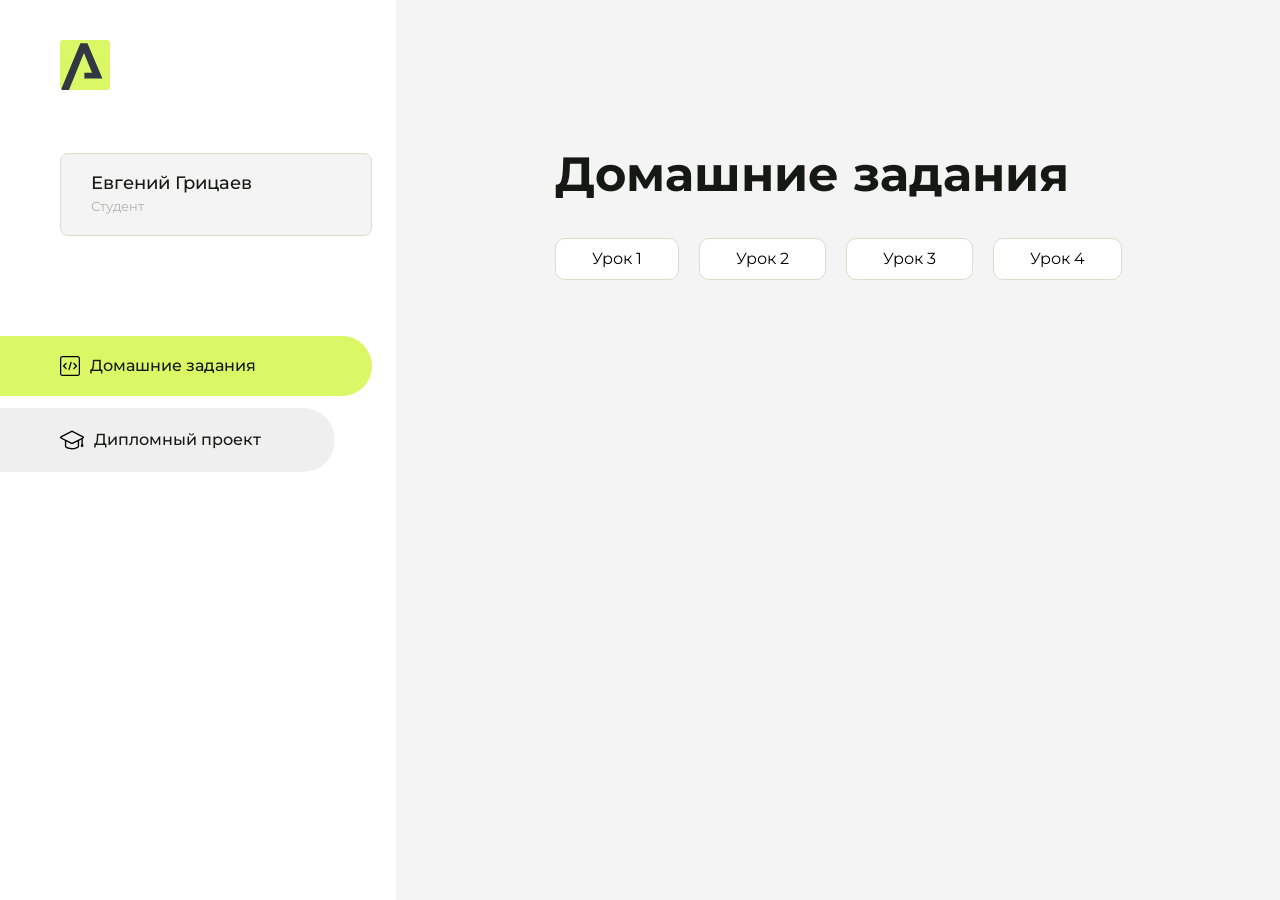
==== index.html @ 66057bc3 "Update index.html" ====
<!DOCTYPE html>
<html lang="en">
<head>
    <meta charset="UTF-8">
    <meta name="viewport" content="width=device-width, initial-scale=1.0">
    <title>Домашняя работа</title>
    <link rel="shortcut icon" href="src/logo.ico" type="image/x-icon">
    <link rel="preconnect" href="https://fonts.googleapis.com">
    <link rel="preconnect" href="https://fonts.gstatic.com" crossorigin>
    <link href="https://fonts.googleapis.com/css2?family=Montserrat:wght@400;500;700&family=Rubik:wght@500&display=swap"
          rel="stylesheet">
    <link rel="stylesheet" href="src/style.css">
</head>
<body id="body">
<div class="overlay" id="overlay"></div>
<div class="layout">
    <div class="burger" id="burger">
        <svg viewBox="0 0 24 24" fill="none" xmlns="http://www.w3.org/2000/svg">
            <g id="SVGRepo_bgCarrier" stroke-width="0"></g>
            <g id="SVGRepo_tracerCarrier" stroke-linecap="round" stroke-linejoin="round"></g>
            <g id="SVGRepo_iconCarrier">
                <path d="M4 18L20 18" stroke="#DAF765" stroke-width="2" stroke-linecap="round"></path>
                <path d="M4 12L20 12" stroke="#DAF765" stroke-width="2" stroke-linecap="round"></path>
                <path d="M4 6L20 6" stroke="#DAF765" stroke-width="2" stroke-linecap="round"></path>
            </g>
        </svg>
    </div>
    <aside class="sidebar" id="sidebar">
        <div class="sidebar__inner">
            <div class="logo">
                <svg width="50" height="50" viewBox="0 0 50 50" fill="none" xmlns="http://www.w3.org/2000/svg">
                    <g clip-path="url(#clip0_513_74730)">
                        <path d="M46.17 -0.257004H3.83C1.57281 -0.257004 -0.257 1.57281 -0.257 3.83V46.17C-0.257 48.4272 1.57281 50.257 3.83 50.257H46.17C48.4272 50.257 50.257 48.4272 50.257 46.17V3.83C50.257 1.57281 48.4272 -0.257004 46.17 -0.257004Z"
                              fill="#DAF765"/>
                        <path d="M24.375 38.4H42.461L27.441 3.1585H20.4355C20.4355 3.1585 6.7895 35.881 1.1945 49.294C2.015 50.0275 3.0945 50.257 3.6945 50.257H8.8445L23.954 13.07L32.0465 32.8285H24.375V38.4Z"
                              fill="#323843"/>
                    </g>
                    <defs>
                        <clipPath id="clip0_513_74730">
                            <rect width="50" height="50" fill="white"/>
                        </clipPath>
                    </defs>
                </svg>
            </div>
            <div class="sidebar__user">
                <div class="sidebar__name">Евгений Грицаев</div>
                <div class="sidebar__text">Студент</div>
            </div>
            <div class="sidebar__tabs">
                <div class="sidebar__item">
                    <button class="sidebar__button active" id="tasks">
                        <svg xmlns="http://www.w3.org/2000/svg" width="20" height="20" viewBox="0 0 20 20" fill="none">
                            <g clip-path="url(#clip0_704_74543)">
                                <path d="M17.7083 20H2.29167C1.0275 20 0 18.9725 0 17.7083V2.29167C0 1.0275 1.0275 0 2.29167 0H17.7083C18.9725 0 20 1.0275 20 2.29167V17.7083C20 18.9725 18.9725 20 17.7083 20ZM2.29167 1.25C1.7175 1.25 1.25 1.7175 1.25 2.29167V17.7083C1.25 18.2825 1.7175 18.75 2.29167 18.75H17.7083C18.2825 18.75 18.75 18.2825 18.75 17.7083V2.29167C18.75 1.7175 18.2825 1.25 17.7083 1.25H2.29167Z"
                                      fill="black"/>
                                <path d="M6.04167 13.125C5.88167 13.125 5.72167 13.0642 5.6 12.9417L3.1 10.4417C2.85583 10.1975 2.85583 9.80167 3.1 9.5575L5.6 7.0575C5.84417 6.81333 6.24 6.81333 6.48417 7.0575C6.72833 7.30167 6.72833 7.6975 6.48417 7.94167L4.42583 10L6.48417 12.0583C6.72833 12.3025 6.72833 12.6983 6.48417 12.9425C6.36167 13.0642 6.20167 13.125 6.04167 13.125Z"
                                      fill="black"/>
                                <path d="M8.95833 14.1667C8.9 14.1667 8.84 14.1583 8.78167 14.1417C8.45083 14.0442 8.26083 13.6967 8.35833 13.3658L10.4417 6.28251C10.5392 5.95084 10.8892 5.76417 11.2175 5.85917C11.5483 5.95667 11.7383 6.30417 11.6408 6.63501L9.5575 13.7183C9.47833 13.9908 9.22833 14.1667 8.95833 14.1667Z"
                                      fill="black"/>
                                <path d="M13.9583 13.125C13.7983 13.125 13.6383 13.0642 13.5167 12.9417C13.2725 12.6975 13.2725 12.3017 13.5167 12.0575L15.575 9.99916L13.5167 7.94083C13.2725 7.69666 13.2725 7.30083 13.5167 7.05666C13.7608 6.81249 14.1567 6.81249 14.4008 7.05666L16.9008 9.55666C17.145 9.80083 17.145 10.1967 16.9008 10.4408L14.4008 12.9408C14.2783 13.0642 14.1183 13.125 13.9583 13.125Z"
                                      fill="black"/>
                            </g>
                            <defs>
                                <clipPath id="clip0_704_74543">
                                    <rect width="20" height="20" fill="white"/>
                                </clipPath>
                            </defs>
                        </svg>
                        <span>Домашние задания</span></button>
                </div>
                <div class="sidebar__item">
                    <button class="sidebar__button" id="diplom">
                        <svg xmlns="http://www.w3.org/2000/svg" width="24" height="24" viewBox="0 0 24 24" fill="none">
                            <g clip-path="url(#clip0_704_74553)">
                                <path d="M23.2628 10.5971C23.7176 10.365 24 9.90375 24 9.39337C24 8.883 23.7176 8.42175 23.2628 8.18962L12.6135 2.75362C12.2291 2.55824 11.7705 2.55787 11.3854 2.75399L0.736875 8.19C0.282375 8.42175 0 8.883 0 9.39337C0 9.90375 0.282375 10.365 0.736875 10.5971L4.89038 12.7177V18.2074C4.89038 19.8154 8.412 21.393 12 21.393C15.5884 21.393 19.1096 19.815 19.1096 18.2074V12.7174L21.4609 11.517V15.8017L20.901 17.2305C20.7409 17.6389 20.7934 18.0994 21.0405 18.4616C21.2876 18.8246 21.6979 19.041 22.1366 19.041C22.5754 19.041 22.9852 18.8246 23.2324 18.462C23.4795 18.099 23.532 17.6385 23.3719 17.2301L22.8124 15.8021V10.827L23.2628 10.5971ZM17.7623 18.1721C17.6198 18.6375 15.3491 20.0419 12 20.0419C8.65088 20.0419 6.38025 18.6375 6.2415 18.2074V12.3037L6.23887 12.3019C6.23812 12.057 6.1065 11.8207 5.87325 11.7019L1.3515 9.39337L12 3.95737L22.6489 9.39337L12 14.8294L5.87325 11.7019C5.54063 11.5331 4.6695 11.6674 4.5 12C4.33012 12.3322 4.55813 12.5479 4.89038 12.7177L11.3857 16.0331C11.5781 16.1314 11.7889 16.1805 12 16.1805C12.2107 16.1805 12.4222 16.1314 12.6146 16.0331L17.7593 13.407L17.7623 18.1721Z"
                                      fill="black"/>
                            </g>
                            <defs>
                                <clipPath id="clip0_704_74553">
                                    <rect width="24" height="24" fill="white"/>
                                </clipPath>
                            </defs>
                        </svg>
                        <span>Дипломный проект</span></button>
                </div>
            </div>
        </div>

    </aside>
    <div class="content">
        <div class="container">
            <div class="content__block" id="tasksBlock">
                <div class="content__title">Домашние задания</div>
                <ul class="content__list">
                    <li class="content__list-item">
                        <a href="hello-arokenru/index.html">Урок 1</a>
                    </li>
                     <li class="content__list-item">
                        <a href="14. Домашнее задание (разметка статьи) Урок 14/index.html">Урок 2</a>
                    </li>
                     <li class="content__list-item">
                        <a href="Lesson 34. The table/index.html">Урок 3</a>
                    </li>
                    <li class="content__list-item">
                        <a href="41. Practice by forms/index.html">Урок 4</a>
                    </li>
                </ul>
            </div>
            <div class="content__block hidden" id="diplomBlock">
                <div class="content__title">Дипломный проект</div>
                <div class="content__list-diplom">
                    <a href="ПАПКА-С-НОМЕРОМ-УРОКА">Ссылка на ДЗ</a>
                </div>
                <div class="content__decor">
                    <div class="content__decor-text">Давай проверим, чему ты научился!</div>
                    <div class="content__decor-img">
                        <img src="src/decor.png" alt="decor">
                    </div>
                </div>
            </div>
        </div>
    </div>
</div>
<script src="src/index.js"></script>
</body>
</html>
---- src/style.css ----
*{padding: 0;margin: 0;border: 0;}
*,*:before,*:after{-webkit-box-sizing: border-box;box-sizing: border-box;}
:focus,:active{outline: none;}
a:focus,a:active{outline: none;}
nav,footer,header,aside{display: block;}
html,body{
    height:100%;width:100%;
    font-size:100%;line-height:1;-ms-text-size-adjust:100%;-moz-text-size-adjust:100%;-webkit-text-size-adjust:100%;}
input,button,textarea{font-family:inherit;}
input::-ms-clear{display: none;}
button{cursor: pointer;}
button::-moz-focus-inner{padding:0;border:0;}
a,a:visited{text-decoration: none;}
a:hover{text-decoration: none;}
ul li{list-style: none;}
img{vertical-align: top;}
h1,h2,h3,h4,h5,h6{font-size:inherit;font-weight: inherit;}
a{color:inherit;}



body {
    font-family: "Montserrat",SansSerif;
    color: black;
}

body.overflow {
    overflow: hidden;
}



.layout {
    display: -webkit-box;
    display: -ms-flexbox;
    display: flex;
    min-height: 100vh;
}

.sidebar {
    padding: 40px 24px 40px 0;
    -ms-flex-negative: 0;
    flex-shrink: 0;
    background-color: white;
}



.content {
    -webkit-box-flex: 1;
    -ms-flex-positive: 1;
    flex-grow: 1;
    background-color: #F4F4F4;
}

.container {
    display: -webkit-box;
    display: -ms-flexbox;
    display: flex;
    -webkit-box-orient: vertical;
    -webkit-box-direction: normal;
    -ms-flex-direction: column;
    flex-direction: column;
    -webkit-box-pack: center;
    -ms-flex-pack: center;
    justify-content: center;
    -webkit-box-align: center;
    -ms-flex-align: center;
    align-items: center;
    padding: 150px 60px 80px 60px;
}


.logo {
    margin-left: 60px;
    margin-bottom: 60px;
}

.sidebar__user {
    background-color: #F4F4F4;
    padding: 20px 30px;
    margin-left: 60px;
    margin-bottom: 100px;
    border-radius: 8px;
    border: 1px solid #DADEC9;
}

.sidebar__name {
    color:#161814;
    font-size: 18px;
    font-weight: 500;
    margin-bottom: 6px;
}

.sidebar__text {
    color: #AFB1A7;
    font-size: 13px;
    font-weight: 400;
    line-height: 130%; /* 16.9px */
}

.sidebar__item {
    width: 372px;
}

.sidebar__button {
    display: -webkit-box;
    display: -ms-flexbox;
    display: flex;
    -webkit-box-align: center;
    -ms-flex-align: center;
    align-items: center;
    gap: 10px;
    padding: 20px 60px;
    margin-bottom: 12px;
    border-radius: 0px 100px 100px 0px;
    -webkit-transition: all .5s;
    -o-transition: all .5s;
    transition: all .5s;
    cursor: pointer;
    width: 90%;
    color:#161814;
    font-size: 16px;
    font-weight: 500;
}

.sidebar__button.active , .sidebar__button:hover {
    width: 100%;
    background-color: #DAF765;
}


.content__title {
    color: #161814;
    font-size: 48px;
    font-weight: 700;
    margin-bottom: 40px;
}

.content__list {
    display: -webkit-box;
    display: -ms-flexbox;
    display: flex;
    -webkit-box-align: center;
    -ms-flex-align: center;
    align-items: center;
    -ms-flex-wrap: wrap;
    flex-wrap: wrap;
    gap: 20px;
}



.content__list-item  {
    cursor: pointer;
    padding: 12px 18px;
    background-color: #fff;
    border-radius: 10px;
    border: 1px solid #DADEC9;
    -webkit-transition: all .3s;
    -o-transition: all .3s;
    transition: all .3s;
}

.content__list-item:hover,.content__list-diplom:hover {
    background-color: #AFB1A7;
}

li a {
    padding: 12px 18px;

}


.content__list-diplom {
    -webkit-transition: all .3s;
    -o-transition: all .3s;
    transition: all .3s;
    display: inline-block;
    padding: 12px 18px;
    background-color: #fff;
    border-radius: 10px;
    border: 1px solid #DADEC9;
}

.content__decor {
    display: -webkit-box;
    display: -ms-flexbox;
    display: flex;
    -webkit-box-align: center;
    -ms-flex-align: center;
    align-items: center;
}

.content__decor-text {
    color:#BEDD44;
    font-size: 36px;
    font-weight: 700;
    line-height: 110%; /* 39.6px */
}

.content__block {
    max-width: 1200px;
}

.content__block.hidden {
    display: none;
}

.content__decor-img img{
    width: 100%;
}

.burger {
    display: none;
    padding: 5px;
    position: fixed;
    top: 3%;
    right: 7%;
    width: 40px;
    height: 40px;
    background-color: #161814;
    border-radius: 50%;
    z-index: 10;
    border: 1px solid #DAF765;
}

@media (max-width: 768px) {
    .burger {
        display: block;
    }

    .sidebar {
        -webkit-transition: all .3s;
        -o-transition: all .3s;
        transition: all .3s;
        -webkit-transform: translateX(-100%);
        -ms-transform: translateX(-100%);
        transform: translateX(-100%);
        position: fixed;
        top: 0;
        left: 0;
        bottom: 0;
        z-index: 5;
    }

    .sidebar.show {
        -webkit-transform: translateX(0%);
        -ms-transform: translateX(0%);
        transform: translateX(0%);
    }

    .overlay {
        opacity: 0;
        pointer-events: none;
        -webkit-transition: all .3s;
        -o-transition: all .3s;
        transition: all .3s;
        position: absolute;
        top: 0;
        right: 0;
        left: 0;
        bottom: 0;
        z-index: 3;
        background-color: #000000e0;
    }

    .overlay.show {
        opacity: 1;
        pointer-events: all;
    }

    .container {
        padding: 40px 20px;
        min-height: 100%;
    }

    .content__decor {
        margin-top: 20px;
        -webkit-box-orient: vertical;
        -webkit-box-direction: normal;
        -ms-flex-direction: column;
        flex-direction: column;
    }
}

@media (max-width: 400px) {
    .sidebar__user {
        margin-left: 0;
    }
}
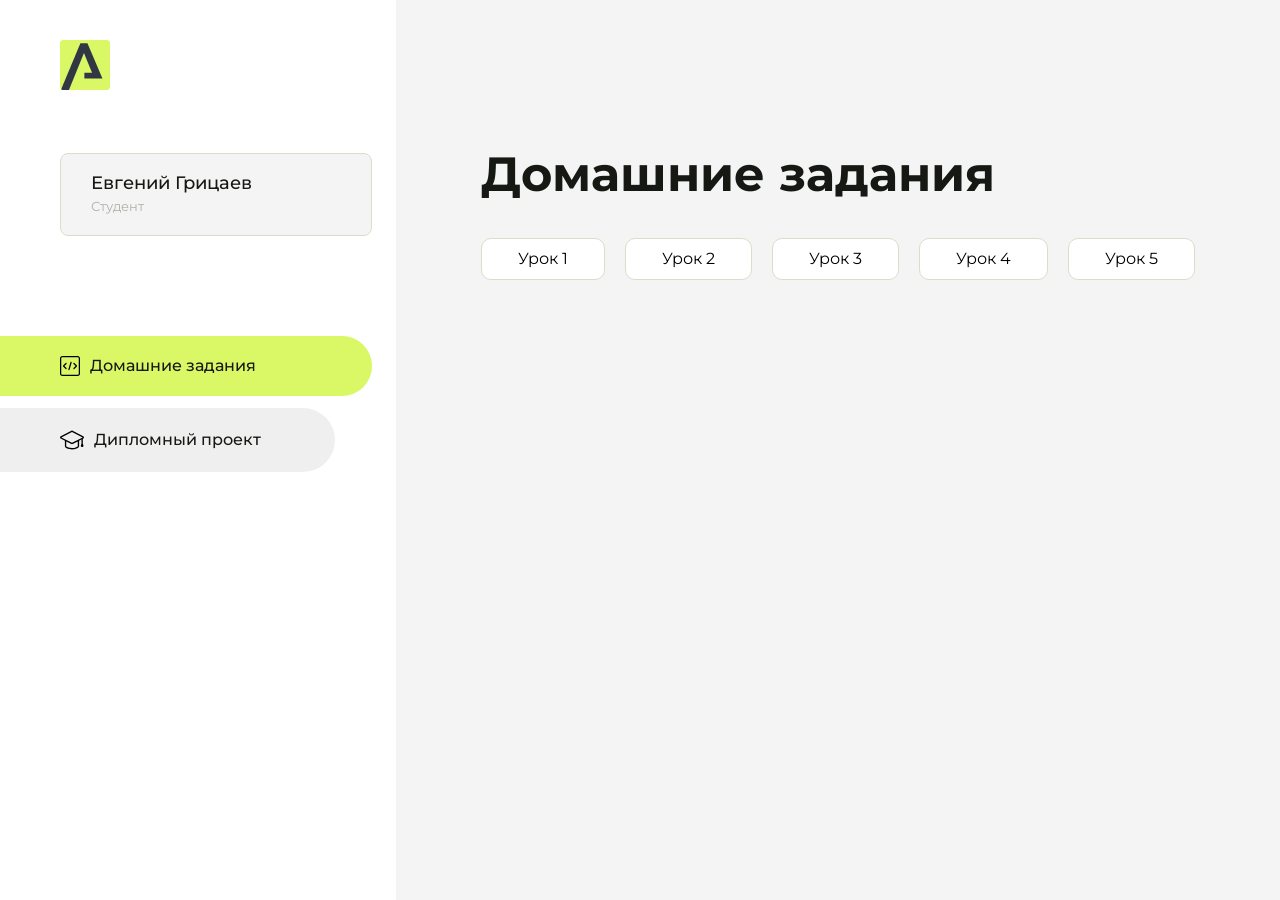
==== commit a985ef43: "Update index.html" ====
--- a/index.html
+++ b/index.html
@@ -104,6 +104,9 @@
                     <li class="content__list-item">
                         <a href="41. Practice by forms/index.html">Урок 4</a>
                     </li>
+                    <li class="content__list-item">
+                        <a href="49. fit-studio">Урок 5</a>
+                    </li>
                 </ul>
             </div>
             <div class="content__block hidden" id="diplomBlock">
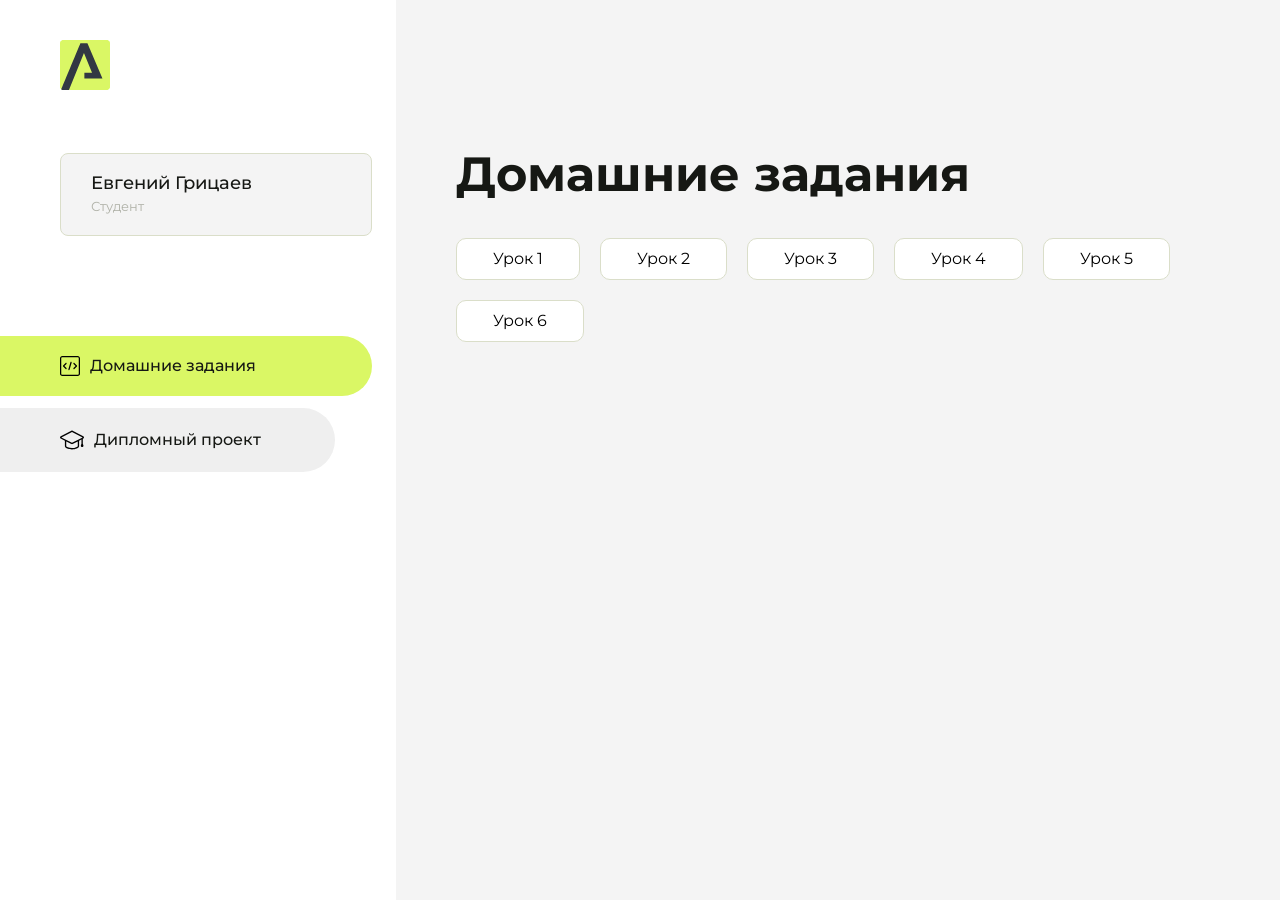
==== commit 64284a67: "Update index.html" ====
--- a/index.html
+++ b/index.html
@@ -105,7 +105,10 @@
                         <a href="41. Practice by forms/index.html">Урок 4</a>
                     </li>
                     <li class="content__list-item">
-                        <a href="49. fit-studio">Урок 5</a>
+                        <a href="49. fit-studio/article.html">Урок 5</a>
+                    </li>
+                     <li class="content__list-item">
+                        <a href=" 55. Practice Flexbox/index.html">Урок 6</a>
                     </li>
                 </ul>
             </div>
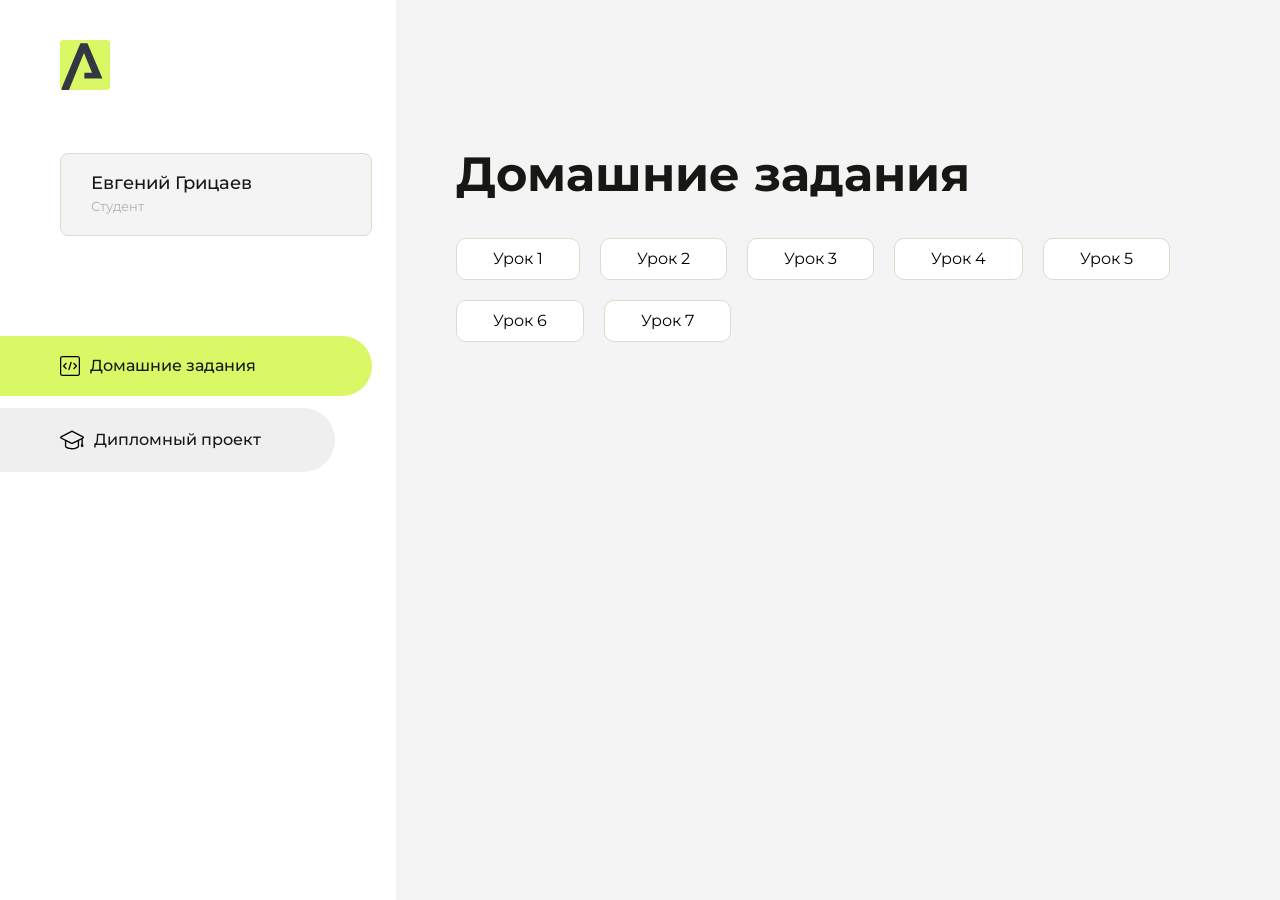
==== commit 079b5de8: "Update index.html" ====
--- a/index.html
+++ b/index.html
@@ -110,6 +110,9 @@
                      <li class="content__list-item">
                         <a href=" 55. Practice Flexbox/index.html">Урок 6</a>
                     </li>
+                      <li class="content__list-item">
+                        <a href=" Урок № 62 Практика по псевдоэлементам/article.html">Урок 7</a>
+                    </li>
                 </ul>
             </div>
             <div class="content__block hidden" id="diplomBlock">
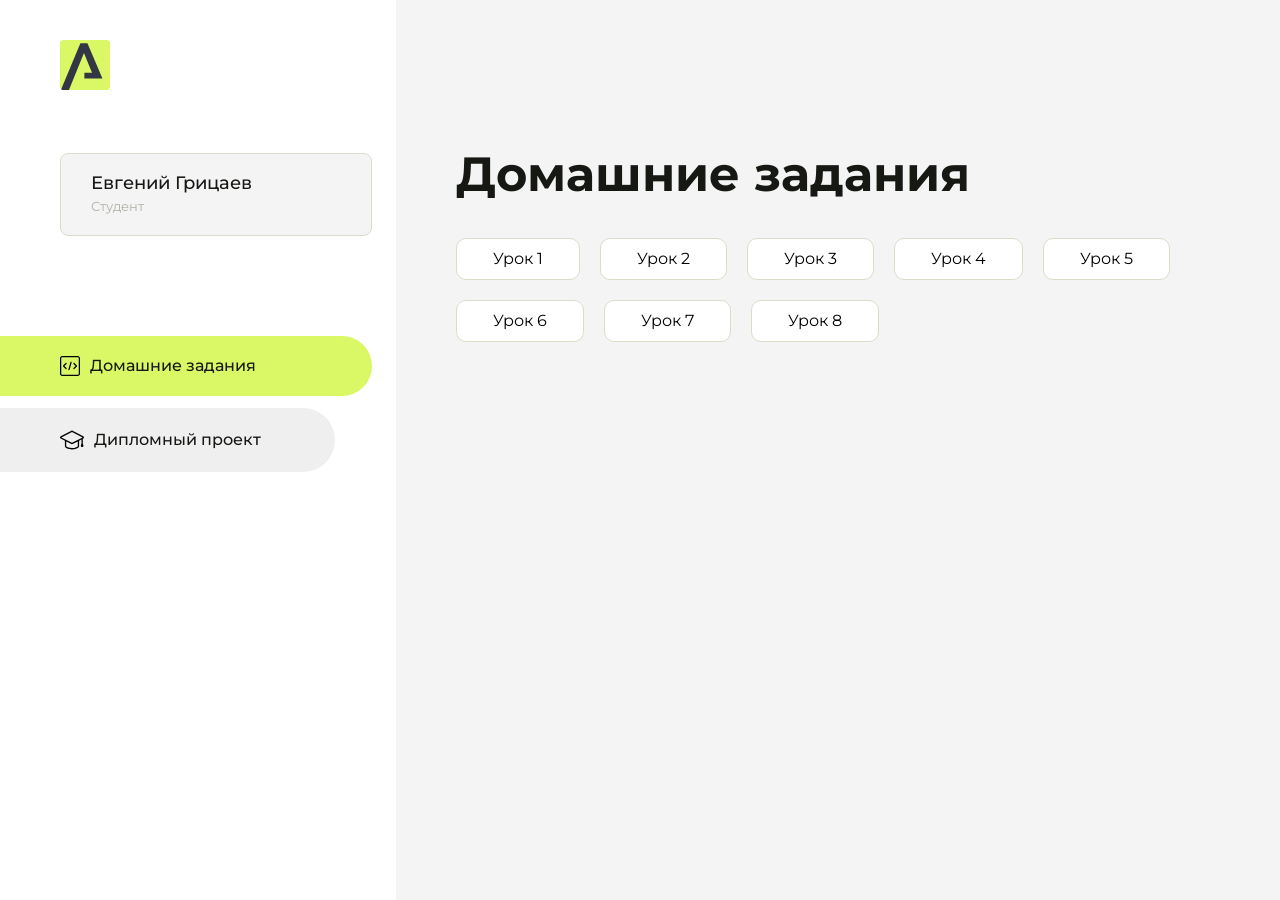
==== commit aeb20923: "Update index.html" ====
--- a/index.html
+++ b/index.html
@@ -113,6 +113,9 @@
                       <li class="content__list-item">
                         <a href=" Урок № 62 Практика по псевдоэлементам/article.html">Урок 7</a>
                     </li>
+                    <li class="content__list-item">
+                        <a href="Урок № 72. Практика стилизации checkbox/index.html">Урок 8</a>
+                    </li>
                 </ul>
             </div>
             <div class="content__block hidden" id="diplomBlock">
